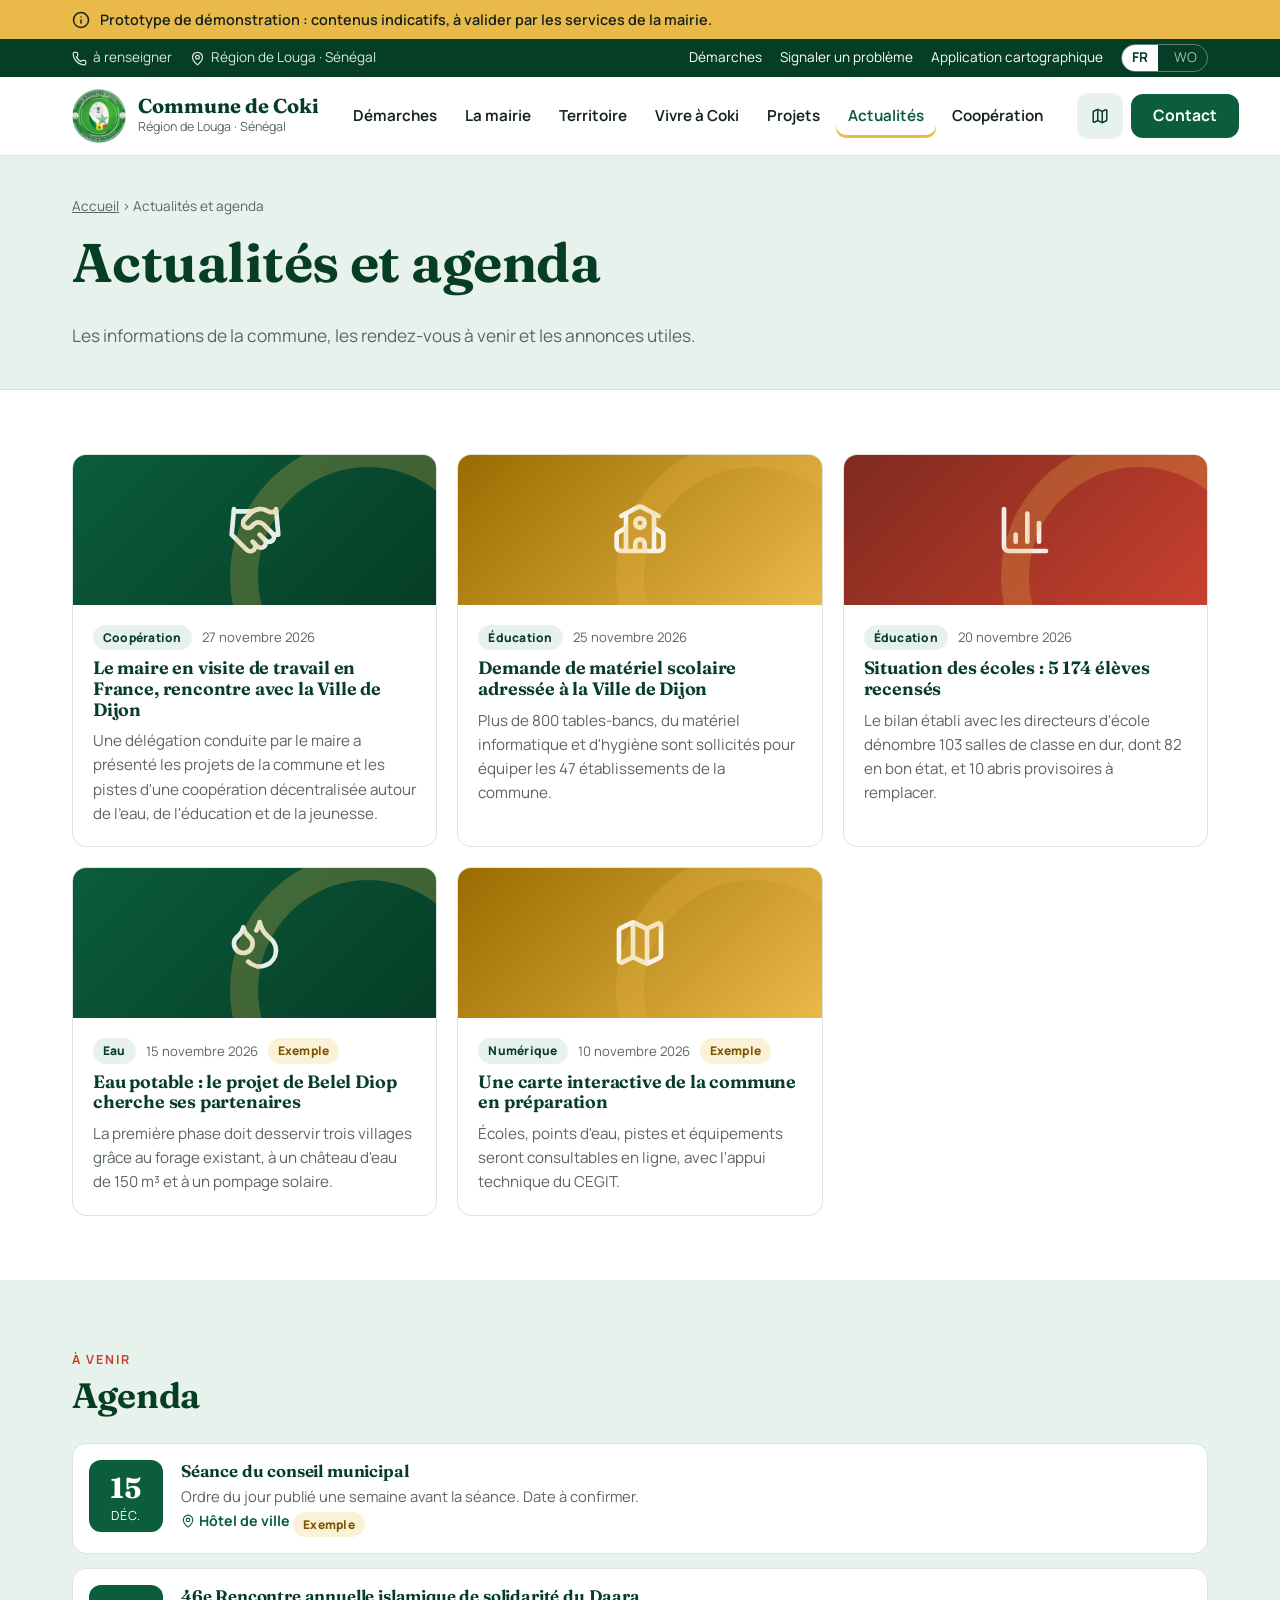
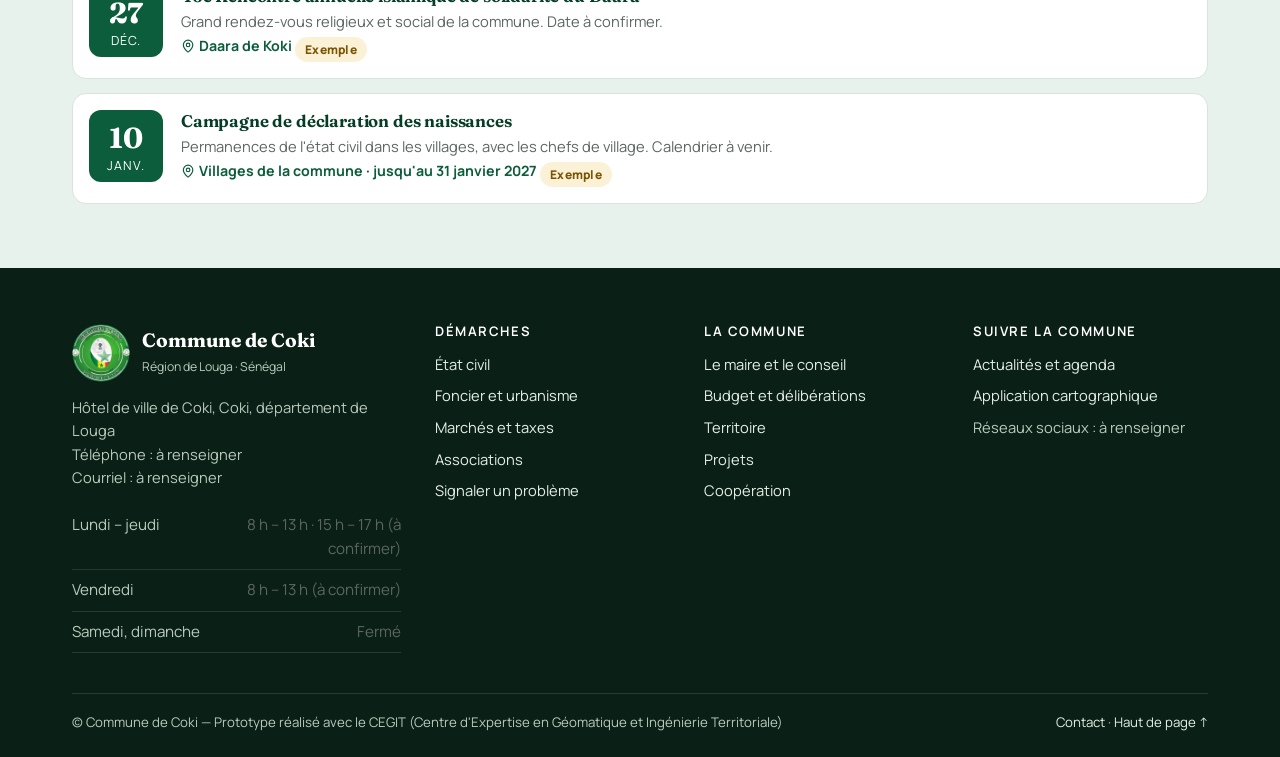
==== actualites.html @ 8f50a474 "Add files via upload" ====
<!doctype html>
<html lang="fr">
<head>
<meta charset="utf-8">
<meta name="viewport" content="width=device-width, initial-scale=1">
<title>Actualités et agenda — Commune de Coki</title>
<meta name="description" content="Les actualités et l'agenda de la commune.">
<meta name="theme-color" content="#0b5d3b">
<link rel="icon" href="assets/img/logo-commune.png">
<link rel="preload" href="assets/fonts/manrope-latin-wght-normal.woff2" as="font" type="font/woff2" crossorigin>
<link rel="stylesheet" href="assets/css/style.css">
</head>
<body data-page="actualites">
<main id="contenu">
<section class="page-tete"><div class="wrap"><nav class="ariane" aria-label="Fil d'Ariane"><a href="index.html">Accueil</a> › Actualités et agenda</nav><h1>Actualités et agenda</h1><p>Les informations de la commune, les rendez-vous à venir et les annonces utiles.</p></div></section>
<section class="section"><div class="wrap grille g3" id="actus"></div></section>
<section class="section teinte" id="agenda-complet"><div class="wrap">
  <div class="section-tete"><div><span class="surtitre">À venir</span><h2>Agenda</h2></div></div>
  <div class="agenda" id="agenda"></div>
</div></section>
</main>
<script src="config.js"></script>
<script src="data/demarches.js"></script>
<script src="data/actualites.js"></script>
<script src="data/limite.js"></script>
<script src="assets/vendor/lucide.min.js"></script>
<script src="assets/js/layout.js"></script>
<script src="assets/js/pages.js"></script>
</body>
</html>
---- assets/css/style.css ----
/* =====================================================================
   Commune de Coki / Koki — feuille de style du prototype
   Couleurs reprises du logo de la commune (vert) et du drapeau (or, rouge)
   ===================================================================== */
@font-face{font-family:"Fraunces";src:url(../fonts/fraunces-latin-wght-normal.woff2) format("woff2");font-weight:300 900;font-display:swap;unicode-range:U+0000-00FF,U+0131,U+0152-0153,U+02BB-02BC,U+02C6,U+02DA,U+02DC,U+2000-206F,U+20AC,U+2122,U+2191,U+2193,U+2212,U+2215,U+FEFF,U+FFFD}
@font-face{font-family:"Fraunces";src:url(../fonts/fraunces-latin-ext-wght-normal.woff2) format("woff2");font-weight:300 900;font-display:swap;unicode-range:U+0100-02AF,U+0304,U+0308,U+0329,U+1E00-1E9F,U+1EF2-1EFF,U+2020,U+20A0-20AB,U+20AD-20C0,U+2113,U+2C60-2C7F,U+A720-A7FF}
@font-face{font-family:"Manrope";src:url(../fonts/manrope-latin-wght-normal.woff2) format("woff2");font-weight:200 800;font-display:swap;unicode-range:U+0000-00FF,U+0131,U+0152-0153,U+02BB-02BC,U+02C6,U+02DA,U+02DC,U+2000-206F,U+20AC,U+2122,U+2191,U+2193,U+2212,U+2215,U+FEFF,U+FFFD}
@font-face{font-family:"Manrope";src:url(../fonts/manrope-latin-ext-wght-normal.woff2) format("woff2");font-weight:200 800;font-display:swap;unicode-range:U+0100-02AF,U+0304,U+0308,U+0329,U+1E00-1E9F,U+1EF2-1EFF,U+2020,U+20A0-20AB,U+20AD-20C0,U+2113,U+2C60-2C7F,U+A720-A7FF}

:root{
  --vert:#0b5d3b; --vert-f:#063d27; --vert-c:#e8f2ec; --vert-m:#cfe4d7;
  --or:#e9b949; --or-c:#fbf1d6; --rouge:#c8402f;
  --encre:#16231c; --gris:#5b6660; --gris-c:#eef1ef; --ligne:#dbe3de; --blanc:#fff;
  --r:14px; --ombre:0 1px 2px rgba(6,61,39,.06),0 8px 24px rgba(6,61,39,.08);
  --titre:"Fraunces",Georgia,serif; --texte:"Manrope",system-ui,-apple-system,"Segoe UI",sans-serif;
}
*{box-sizing:border-box}
html{scroll-behavior:smooth;-webkit-text-size-adjust:100%;overflow-x:clip}
body{margin:0;font:400 17px/1.6 var(--texte);color:var(--encre);background:var(--blanc);overflow-x:clip}
img,svg{max-width:100%}
a{color:var(--vert)}
a:hover{color:var(--vert-f)}
:focus-visible{outline:3px solid var(--or);outline-offset:2px;border-radius:4px}
h1,h2,h3,h4{font-family:var(--titre);line-height:1.15;color:var(--vert-f);margin:0 0 .5em;font-weight:650;letter-spacing:-.01em}
h1{font-size:clamp(2.1rem,4.6vw,3.4rem)}
h2{font-size:clamp(1.6rem,3vw,2.2rem)}
h3{font-size:1.25rem}
p{margin:0 0 1em}
.wrap{max-width:1180px;margin:0 auto;padding:0 22px}
.section{padding:64px 0}
.section.teinte{background:var(--vert-c)}
.section-tete{display:flex;align-items:end;justify-content:space-between;gap:20px;margin-bottom:26px;flex-wrap:wrap}
.section-tete h2{margin:0}
.surtitre{display:inline-block;font:700 .78rem/1 var(--texte);letter-spacing:.14em;text-transform:uppercase;color:var(--rouge);margin-bottom:10px}
.lien-fleche{display:inline-flex;align-items:center;gap:6px;font-weight:700;text-decoration:none}
.lien-fleche svg{width:18px;height:18px;transition:transform .2s}
.lien-fleche:hover svg{transform:translateX(3px)}
.sr{position:absolute!important;width:1px;height:1px;overflow:hidden;clip:rect(0 0 0 0);white-space:nowrap}
.evitement{position:absolute;left:-999px;top:8px;z-index:3000;background:var(--or);color:var(--encre);padding:10px 16px;border-radius:8px;font-weight:700}
.evitement:focus{left:8px}
[data-lucide]{width:1em;height:1em}

/* ---------- Bandeau flash ---------- */
.flash{background:var(--or);color:var(--encre);font-size:.9rem;font-weight:600}
.flash .wrap{display:flex;align-items:center;gap:10px;padding-top:8px;padding-bottom:8px}
.flash svg{width:18px;height:18px;flex:none}

/* ---------- Barre utilitaire ---------- */
.utile{background:var(--vert-f);color:#d9e8df;font-size:.85rem}
.utile .wrap{display:flex;justify-content:space-between;align-items:center;gap:14px;min-height:38px;flex-wrap:wrap}
.utile a{color:#fff;text-decoration:none}
.utile a:hover{text-decoration:underline}
.utile-g,.utile-d{display:flex;gap:18px;align-items:center;flex-wrap:wrap}
.utile span{display:inline-flex;align-items:center;gap:6px}
.utile svg{width:15px;height:15px}
.langue{display:inline-flex;border:1px solid rgba(255,255,255,.35);border-radius:99px;overflow:hidden}
.langue b,.langue i{padding:2px 10px;font-style:normal}
.langue b{background:#fff;color:var(--vert-f)}
.langue i{opacity:.75}

/* ---------- En-tête ---------- */
.entete{position:sticky;top:0;z-index:1500;background:#fff;border-bottom:1px solid var(--ligne)}
.entete .wrap{display:flex;align-items:center;gap:22px;min-height:78px}
.marque{display:flex;align-items:center;gap:12px;text-decoration:none;color:var(--encre);flex:none}
.marque img{width:54px;height:54px}
.marque strong{display:block;font:700 1.25rem/1.1 var(--titre);color:var(--vert-f)}
.marque small{display:block;font-size:.78rem;color:var(--gris)}
.nav{display:flex;align-items:center;gap:4px;margin-left:auto}
.nav a{display:block;white-space:nowrap;padding:10px 12px;border-radius:10px;text-decoration:none;color:var(--encre);font-weight:650;font-size:.95rem}
.nav a:hover{background:var(--vert-c);color:var(--vert-f)}
.nav a[aria-current=page]{color:var(--vert);box-shadow:inset 0 -3px 0 var(--or)}
.entete-actions{display:flex;gap:8px;align-items:center}
.btn{display:inline-flex;align-items:center;justify-content:center;gap:8px;padding:12px 20px;border-radius:12px;border:2px solid transparent;font:700 .98rem/1 var(--texte);text-decoration:none;cursor:pointer;transition:background .2s,transform .15s}
.btn svg{width:18px;height:18px}
.btn:active{transform:translateY(1px)}
.btn-plein{background:var(--vert);color:#fff}
.btn-plein:hover{background:var(--vert-f);color:#fff}
.btn-or{background:var(--or);color:var(--encre)}
.btn-or:hover{background:#d9a733;color:var(--encre)}
.btn-ligne{border-color:currentColor;color:var(--vert);background:transparent}
.btn-ligne:hover{background:var(--vert-c)}
.btn-clair{border-color:rgba(255,255,255,.6);color:#fff;background:transparent}
.btn-clair:hover{background:rgba(255,255,255,.12);color:#fff}
.btn-icone{width:46px;height:46px;padding:0;border-radius:12px;background:var(--vert-c);color:var(--vert-f)}
.btn-icone:hover{background:var(--vert-m)}
.burger{display:none}

/* ---------- Héros d'accueil ---------- */
.hero{position:relative;overflow:hidden;background:var(--vert-f);color:#fff;isolation:isolate}
.hero::before{content:"";position:absolute;inset:0;z-index:-2;
  background:radial-gradient(900px 500px at 85% 20%,rgba(233,185,73,.28),transparent 60%),
             radial-gradient(700px 600px at 0% 100%,rgba(11,93,59,.9),transparent 70%),
             linear-gradient(160deg,#0b5d3b,#063d27 70%)}
.hero-motif{position:absolute;right:-60px;top:50%;transform:translateY(-50%);width:min(620px,58vw);z-index:-1;opacity:.95}
.hero-motif path.contour{fill:rgba(255,255,255,.06);stroke:var(--or);stroke-width:2.5;stroke-linejoin:round}
.hero-motif circle{fill:var(--or)}
.hero .wrap{padding-top:78px;padding-bottom:86px}
.hero .bienvenue{font:italic 600 1.15rem var(--titre);color:var(--or);margin-bottom:10px}
.hero h1{color:#fff;max-width:13em}
.hero .lead{font-size:1.15rem;max-width:34em;color:#dceae2;margin-bottom:28px}
.recherche{position:relative;max-width:640px}
.recherche form{display:flex;background:#fff;border-radius:16px;padding:6px;box-shadow:0 12px 40px rgba(0,0,0,.25)}
.recherche input{flex:1;min-width:0;border:0;padding:14px 16px;font:500 1.05rem var(--texte);color:var(--encre);background:transparent}
.recherche input:focus{outline:none}
.recherche button{flex:none}
.suggestions{position:absolute;left:0;right:0;top:calc(100% + 8px);background:#fff;border-radius:14px;box-shadow:var(--ombre);overflow:hidden;z-index:20;display:none;color:var(--encre)}
.suggestions.ouvert{display:block}
.suggestions a{display:flex;gap:12px;align-items:center;padding:12px 16px;text-decoration:none;color:var(--encre);border-bottom:1px solid var(--gris-c)}
.suggestions a:hover,.suggestions a.actif{background:var(--vert-c)}
.suggestions small{display:block;color:var(--gris)}
.suggestions .vide{padding:14px 16px;color:var(--gris)}
.suggestions svg{width:20px;height:20px;color:var(--vert);flex:none}
.puces{display:flex;flex-wrap:wrap;gap:8px;margin-top:16px}
.puces a{padding:7px 14px;border-radius:99px;background:rgba(255,255,255,.12);color:#fff;text-decoration:none;font-size:.9rem;font-weight:600;border:1px solid rgba(255,255,255,.2)}
.puces a:hover{background:rgba(255,255,255,.22)}

/* ---------- En-tête de page intérieure ---------- */
.page-tete{background:var(--vert-c);border-bottom:1px solid var(--vert-m)}
.page-tete .wrap{padding-top:40px;padding-bottom:40px}
.page-tete p{max-width:46em;color:var(--gris);font-size:1.08rem;margin:0}
.ariane{font-size:.85rem;color:var(--gris);margin-bottom:14px}
.ariane a{color:var(--gris)}

/* ---------- Accès directs ---------- */
.acces{display:grid;grid-template-columns:repeat(4,1fr);gap:14px;margin-top:-46px;position:relative;z-index:5}
.acces a{display:flex;align-items:center;gap:14px;padding:18px;border-radius:var(--r);background:#fff;box-shadow:var(--ombre);text-decoration:none;color:var(--encre);font-weight:700;line-height:1.25;transition:transform .2s,box-shadow .2s}
.acces a:hover{transform:translateY(-3px);box-shadow:0 14px 30px rgba(6,61,39,.14);color:var(--vert-f)}
.pastille{display:grid;place-items:center;width:46px;height:46px;border-radius:12px;background:var(--vert-c);color:var(--vert);flex:none}
.pastille svg{width:24px;height:24px}
.pastille.or{background:var(--or-c);color:#9a6b00}
.pastille.rouge{background:#fbe6e2;color:var(--rouge)}

/* ---------- Cartes ---------- */
.grille{display:grid;gap:20px}
.g2{grid-template-columns:repeat(2,1fr)}.g3{grid-template-columns:repeat(3,1fr)}.g4{grid-template-columns:repeat(4,1fr)}
.carte-bloc{background:#fff;border:1px solid var(--ligne);border-radius:var(--r);padding:24px;display:flex;flex-direction:column}
.carte-bloc p{color:var(--gris)}
.carte-bloc h3{margin-top:12px}
.carte-bloc .lien-fleche{margin-top:auto}
.actu{background:#fff;border-radius:var(--r);overflow:hidden;border:1px solid var(--ligne);display:flex;flex-direction:column;transition:box-shadow .2s}
.actu:hover{box-shadow:var(--ombre)}
.actu-visuel{height:150px;display:grid;place-items:center;color:#fff;background:linear-gradient(135deg,var(--vert),var(--vert-f));position:relative;overflow:hidden}
.actu-visuel svg{width:56px;height:56px;opacity:.9}
.actu-visuel::after{content:"";position:absolute;width:220px;height:220px;border-radius:50%;border:28px solid rgba(233,185,73,.25);right:-70px;bottom:-110px}
.actu:nth-child(3n+2) .actu-visuel{background:linear-gradient(135deg,#9a6b00,var(--or))}
.actu:nth-child(3n+3) .actu-visuel{background:linear-gradient(135deg,#7f2a1f,var(--rouge))}
.actu-corps{padding:20px;display:flex;flex-direction:column;flex:1}
.actu-meta{display:flex;gap:10px;align-items:center;font-size:.82rem;color:var(--gris);margin-bottom:8px;flex-wrap:wrap}
.etiquette{display:inline-block;padding:3px 10px;border-radius:99px;background:var(--vert-c);color:var(--vert-f);font-size:.75rem;font-weight:800;letter-spacing:.02em}
.etiquette.demo{background:var(--or-c);color:#7a5400}
.actu h3{font-size:1.12rem}
.actu p{color:var(--gris);font-size:.95rem;margin:0}

/* ---------- Agenda ---------- */
.agenda{display:grid;gap:14px}
.evt{display:flex;gap:18px;align-items:flex-start;background:#fff;border:1px solid var(--ligne);border-radius:var(--r);padding:16px}
.evt-date{flex:none;width:74px;text-align:center;border-radius:12px;background:var(--vert);color:#fff;padding:10px 4px;line-height:1}
.evt-date b{display:block;font:700 1.8rem var(--titre)}
.evt-date span{font-size:.78rem;text-transform:uppercase;letter-spacing:.08em}
.evt h3{font-size:1.05rem;margin:2px 0 4px}
.evt p{margin:0;color:var(--gris);font-size:.92rem}
.evt small{display:inline-flex;align-items:center;gap:4px;color:var(--vert);font-weight:700}

/* ---------- Chiffres ---------- */
.chiffres{display:grid;grid-template-columns:repeat(auto-fit,minmax(160px,1fr));gap:14px}
.chiffre{background:#fff;border-radius:var(--r);padding:20px;border:1px solid var(--ligne)}
.chiffre b{display:block;font:700 clamp(1.5rem,2.2vw,2rem)/1.15 var(--titre);color:var(--vert);white-space:nowrap}
.chiffre span{color:var(--gris);font-size:.9rem}
.bande-chiffres{background:var(--vert-f);color:#fff}
.bande-chiffres .chiffre{background:rgba(255,255,255,.06);border-color:rgba(255,255,255,.14)}
.bande-chiffres .chiffre b{color:var(--or)}
.bande-chiffres .chiffre span{color:#cfe0d6}
.bande-chiffres h2{color:#fff}

/* ---------- Mise en avant ---------- */
.focus{display:grid;grid-template-columns:1.1fr 1fr;border-radius:22px;overflow:hidden;background:var(--vert-f);color:#fff}
.focus-texte{padding:44px}
.focus-texte h2{color:#fff}
.focus-texte p{color:#d4e5db}
.focus-visuel{position:relative;min-height:300px;background:radial-gradient(circle at 30% 30%,rgba(233,185,73,.55),transparent 55%),linear-gradient(135deg,#0b5d3b,#0e7a4d);display:grid;place-items:center}
.focus-visuel svg{width:120px;height:120px;color:rgba(255,255,255,.9)}
.focus.or{background:#2a1e05}
.focus:not(:has(.focus-visuel)){grid-template-columns:1fr}
.focus:not(:has(.focus-visuel)) .focus-texte{max-width:34em}
.focus.or .focus-visuel{background:radial-gradient(circle at 70% 30%,rgba(255,255,255,.25),transparent 55%),linear-gradient(135deg,#b78414,#e9b949)}

/* ---------- Projets ---------- */
.projet{background:#fff;border:1px solid var(--ligne);border-radius:var(--r);overflow:hidden;display:flex;flex-direction:column}
.projet-tete{padding:22px 22px 0;display:flex;gap:14px;align-items:center}
.projet-corps{padding:14px 22px 22px;display:flex;flex-direction:column;flex:1}
.projet-corps p{color:var(--gris)}
.faits{list-style:none;padding:0;margin:0 0 16px;display:grid;gap:6px;font-size:.93rem}
.faits li{display:flex;gap:8px;align-items:flex-start}
.faits svg{width:18px;height:18px;color:var(--vert);flex:none;margin-top:3px}
.jauge{height:10px;border-radius:99px;background:var(--gris-c);overflow:hidden;margin:4px 0 6px}
.jauge i{display:block;height:100%;background:linear-gradient(90deg,var(--vert),#18a067);border-radius:99px}
.jauge-legende{display:flex;justify-content:space-between;font-size:.82rem;color:var(--gris)}
.montant{font:700 1.5rem var(--titre);color:var(--vert-f)}

/* ---------- Démarches ---------- */
.dem-barre{display:grid;grid-template-columns:280px 1fr;gap:28px;align-items:start}
.dem-barre>*,.dem-filtres>*,.deux-col>*,.grille>*{min-width:0}
.dem-filtres{position:sticky;top:100px;display:grid;gap:22px}
.dem-filtres h3{font-size:.8rem;letter-spacing:.12em;text-transform:uppercase;font-family:var(--texte);color:var(--gris);margin:0 0 8px}
.filtre-liste{display:grid;gap:4px}
.filtre-liste button{display:flex;align-items:center;gap:10px;width:100%;text-align:left;padding:10px 12px;border-radius:10px;border:0;background:transparent;font:600 .95rem var(--texte);color:var(--encre);cursor:pointer}
.filtre-liste button:hover{background:var(--vert-c)}
.filtre-liste button[aria-pressed=true]{background:var(--vert);color:#fff}
.filtre-liste button svg{width:18px;height:18px;flex:none}
.filtre-liste .nb{margin-left:auto;font-size:.8rem;opacity:.7}
.dem-champ{display:flex;align-items:center;gap:10px;border:2px solid var(--ligne);border-radius:12px;padding:4px 14px;background:#fff;margin-bottom:18px}
.dem-champ:focus-within{border-color:var(--vert)}
.dem-champ input{flex:1;border:0;padding:10px 0;font:500 1rem var(--texte);background:transparent;min-width:0}
.dem-champ input:focus{outline:none}
.dem-champ svg{width:20px;height:20px;color:var(--gris)}
.dem-liste{display:grid;grid-template-columns:repeat(2,1fr);gap:14px}
.dem{text-decoration:none;display:flex;gap:14px;align-items:flex-start;text-align:left;width:100%;padding:18px;border-radius:var(--r);border:1px solid var(--ligne);background:#fff;cursor:pointer;font:inherit;color:inherit;transition:border-color .2s,box-shadow .2s}
.dem:hover{border-color:var(--vert);box-shadow:var(--ombre)}
.dem h3{font-size:1.04rem;margin:0 0 4px;font-family:var(--texte);font-weight:800;color:var(--vert-f)}
.dem p{margin:0;color:var(--gris);font-size:.92rem}
.dem .chevron{margin-left:auto;width:20px;height:20px;color:var(--vert);flex:none;align-self:center}
.dem-vide{padding:30px;text-align:center;color:var(--gris);border:2px dashed var(--ligne);border-radius:var(--r);grid-column:1/-1}
.avertissement{display:flex;gap:12px;align-items:flex-start;background:var(--or-c);border-radius:12px;padding:14px 16px;font-size:.92rem;color:#5c4100;margin-bottom:22px}
.avertissement svg{width:20px;height:20px;flex:none;margin-top:2px}

dialog.fiche{width:min(760px,94vw);max-height:90vh;border:0;border-radius:20px;padding:0;box-shadow:0 30px 80px rgba(0,0,0,.35);color:var(--encre)}
dialog.fiche::backdrop{background:rgba(6,30,20,.55)}
.fiche-tete{background:var(--vert);color:#fff;padding:26px 28px;position:relative}
.fiche-tete h2{color:#fff;margin:6px 0 6px;padding-right:40px}
.fiche-tete p{margin:0;color:#d8eadf}
.fiche-tete .etiquette{background:rgba(255,255,255,.15);color:#fff}
.fiche-fermer{position:absolute;top:16px;right:16px;background:rgba(255,255,255,.15);color:#fff;border:0;width:40px;height:40px;border-radius:10px;cursor:pointer;display:grid;place-items:center}
.fiche-fermer svg{width:22px;height:22px}
.fiche-corps{padding:24px 28px 28px;display:grid;gap:18px}
.fiche-infos{display:grid;grid-template-columns:repeat(3,1fr);gap:12px}
.fiche-infos div{background:var(--gris-c);border-radius:12px;padding:12px 14px;font-size:.92rem}
.fiche-infos b{display:flex;align-items:center;gap:6px;font-size:.78rem;letter-spacing:.06em;text-transform:uppercase;color:var(--gris);margin-bottom:4px}
.fiche-infos svg{width:15px;height:15px}
.fiche h3{font-family:var(--texte);font-weight:800;font-size:1rem;margin:0 0 8px;color:var(--vert-f)}
.coches{list-style:none;padding:0;margin:0;display:grid;gap:8px}
.coches li{display:flex;gap:10px;align-items:flex-start}
.coches input{width:20px;height:20px;accent-color:var(--vert);flex:none;margin-top:2px}
.etapes{counter-reset:e;list-style:none;padding:0;margin:0;display:grid;gap:8px}
.etapes li{counter-increment:e;display:flex;gap:12px;align-items:flex-start}
.etapes li::before{content:counter(e);flex:none;width:26px;height:26px;border-radius:50%;background:var(--or);color:var(--encre);font-weight:800;font-size:.85rem;display:grid;place-items:center}
.bon-a-savoir{background:var(--vert-c);border-radius:12px;padding:14px 16px;font-size:.95rem}
.fiche-actions{display:flex;gap:10px;flex-wrap:wrap}

/* ---------- Carte ---------- */
.carte-map{height:460px;border-radius:var(--r);border:1px solid var(--ligne);z-index:1}
.leaflet-container{font-family:var(--texte)}

/* ---------- Formulaires ---------- */
.form{display:grid;gap:16px}
.form label{display:grid;gap:6px;font-weight:700;font-size:.95rem}
.form input,.form select,.form textarea{font:500 1rem var(--texte);padding:12px 14px;border:2px solid var(--ligne);border-radius:12px;background:#fff;color:var(--encre);width:100%}
.form input:focus,.form select:focus,.form textarea:focus{outline:none;border-color:var(--vert)}
.form input[type=file]{padding:10px;font-size:.9rem;max-width:100%}
.form .aide{font-weight:500;color:var(--gris);font-size:.85rem}
.form-ligne{display:grid;grid-template-columns:1fr 1fr;gap:16px}
.types{display:grid;grid-template-columns:repeat(3,1fr);gap:10px}
.types label{display:flex;flex-direction:column;align-items:center;gap:8px;padding:14px 8px;border:2px solid var(--ligne);border-radius:12px;cursor:pointer;font-size:.88rem;text-align:center;font-weight:700}
.types label{position:relative}
.types input{position:absolute;opacity:0;width:1px!important;height:1px;padding:0!important;inset:0}
.types svg{width:26px;height:26px;color:var(--vert)}
.types label:has(input:checked){border-color:var(--vert);background:var(--vert-c)}
.types label:has(input:focus-visible){outline:3px solid var(--or)}
.confirmation{display:none;background:var(--vert-c);border:2px solid var(--vert);border-radius:14px;padding:18px}
.confirmation.ok{display:block}

/* ---------- Divers ---------- */
.annuaire{display:grid;gap:10px}
.service{display:flex;gap:14px;align-items:flex-start;background:#fff;border:1px solid var(--ligne);border-radius:var(--r);padding:16px}
.service h3{font-family:var(--texte);font-weight:800;font-size:1rem;margin:0 0 2px}
.service p{margin:0;color:var(--gris);font-size:.92rem}
.liste-docs{display:grid;gap:10px}
.doc{display:flex;align-items:center;gap:14px;padding:14px 16px;border:1px solid var(--ligne);border-radius:12px;background:#fff}
.doc small{color:var(--gris)}
.doc .etiquette{margin-left:auto}
.citation{font:italic 500 1.3rem/1.45 var(--titre);color:var(--vert-f);border-left:4px solid var(--or);padding-left:20px;margin:0}
.frise{list-style:none;margin:0;padding:0;display:grid;gap:0}
.frise li{display:grid;grid-template-columns:90px 1fr;gap:18px;padding:14px 0;border-bottom:1px dashed var(--ligne)}
.frise b{font:700 1.3rem var(--titre);color:var(--rouge)}
.deux-col{display:grid;grid-template-columns:1.25fr 1fr;gap:40px;align-items:start}
.horaires{width:100%;border-collapse:collapse;font-size:.95rem}
.horaires td{padding:8px 0;border-bottom:1px solid var(--ligne);vertical-align:top}
.horaires td:first-child{white-space:nowrap;padding-right:12px}
.pied .horaires td{border-color:rgba(255,255,255,.12)}
.horaires td:last-child{text-align:right;color:var(--gris)}
.encart{background:#fff;border:1px solid var(--ligne);border-radius:var(--r);padding:22px}

/* ---------- Pied de page ---------- */
.pied{background:#0a1f15;color:#b9cbbf;font-size:.92rem;margin-top:0}
.pied .wrap{padding-top:56px;padding-bottom:24px}
.pied-grille{display:grid;grid-template-columns:1.4fr 1fr 1fr 1fr;gap:34px}
.pied h3{color:#fff;font-family:var(--texte);font-size:.82rem;letter-spacing:.12em;text-transform:uppercase;margin-bottom:14px}
.pied a{color:#e5efe8;text-decoration:none}
.pied a:hover{color:var(--or);text-decoration:underline}
.pied ul{list-style:none;padding:0;margin:0;display:grid;gap:8px}
.pied-marque{display:flex;align-items:center;gap:12px;margin-bottom:14px}
.pied-marque img{width:58px;height:58px}
.pied-marque strong{color:#fff;font:700 1.2rem var(--titre)}
.pied-bas{border-top:1px solid rgba(255,255,255,.12);margin-top:40px;padding-top:18px;display:flex;justify-content:space-between;gap:16px;flex-wrap:wrap;font-size:.83rem}
.haut{display:inline-flex;align-items:center;gap:6px}

/* ---------- Responsive ---------- */
@media (max-width:1180px){
  .nav a{padding:10px 8px;font-size:.92rem}
}
@media (max-width:1080px){
  .burger{display:inline-flex}
  .nav{position:fixed;inset:0 0 0 auto;width:min(360px,88vw);background:#fff;flex-direction:column;align-items:stretch;padding:90px 18px 24px;gap:2px;box-shadow:-20px 0 60px rgba(0,0,0,.25);transform:translateX(105%);visibility:hidden;transition:transform .25s,visibility .25s;z-index:1600;overflow:auto}
  .nav.ouvert{transform:none;visibility:visible}
  .nav a{font-size:1.05rem;padding:14px}
  .nav-fermer{display:inline-flex!important;position:absolute;top:18px;right:18px}
  .entete-actions .btn-plein{display:none}
  .acces{grid-template-columns:repeat(2,1fr)}
  .g3,.g4{grid-template-columns:repeat(2,1fr)}
  .dem-barre{grid-template-columns:1fr}
  .dem-filtres{position:static}
  .filtre-liste{display:flex;overflow:auto;gap:6px;padding-bottom:6px}
  .filtre-liste button{white-space:nowrap;width:auto;background:var(--gris-c)}
  .filtre-liste .nb{display:none}
  .focus,.deux-col{grid-template-columns:1fr}
  .pied-grille{grid-template-columns:1fr 1fr}
  .hero-motif{opacity:.35;right:-160px}
}
@media (max-width:640px){
  body{font-size:16px}
  .section{padding:46px 0}
  .utile .wrap{justify-content:center}
  .utile-d{display:none}
  .marque img{width:44px;height:44px}
  .marque strong{font-size:1.1rem}
  .acces{grid-template-columns:1fr 1fr;gap:10px;margin-top:-34px}
  .acces a{flex-direction:column;align-items:flex-start;padding:14px;font-size:.92rem}
  .g2,.g3,.g4,.dem-liste,.form-ligne{grid-template-columns:1fr}
  .fiche-infos{grid-template-columns:1fr}
  .types{grid-template-columns:repeat(2,1fr)}
  .focus-texte{padding:28px}
  .pied-grille{grid-template-columns:1fr}
  .recherche button span{display:none}
  .frise li{grid-template-columns:70px 1fr}
}
@media print{
  .flash,.utile,.entete,.pied,.dem-filtres,.fiche-actions,.fiche-fermer{display:none!important}
  dialog.fiche{position:static;box-shadow:none;max-height:none;width:100%}
}
@media (prefers-reduced-motion:reduce){*{transition:none!important;scroll-behavior:auto!important}}

/* ---------- Avancement des projets ---------- */
.avancement{list-style:none;padding:0;margin:6px 0 16px;display:flex;gap:4px}
.avancement li{flex:1;font-size:.72rem;color:var(--gris);text-align:center;position:relative;padding-top:16px;line-height:1.2}
.avancement li::before{content:"";position:absolute;top:0;left:0;right:0;height:8px;border-radius:99px;background:var(--gris-c)}
.avancement li.fait::before{background:var(--vert)}
.avancement li.encours::before{background:linear-gradient(90deg,var(--vert),var(--or))}
.avancement li.encours{color:var(--vert-f);font-weight:800}
.portrait{width:120px;height:120px;border-radius:50%;background:var(--vert-c);display:grid;place-items:center;color:var(--vert);flex:none;border:4px solid #fff;box-shadow:var(--ombre)}
.portrait svg{width:56px;height:56px}
.mot-maire{display:flex;gap:28px;align-items:center}
@media (max-width:640px){.mot-maire{flex-direction:column;align-items:flex-start}.avancement li{font-size:0}.avancement li.encours{font-size:.72rem}}
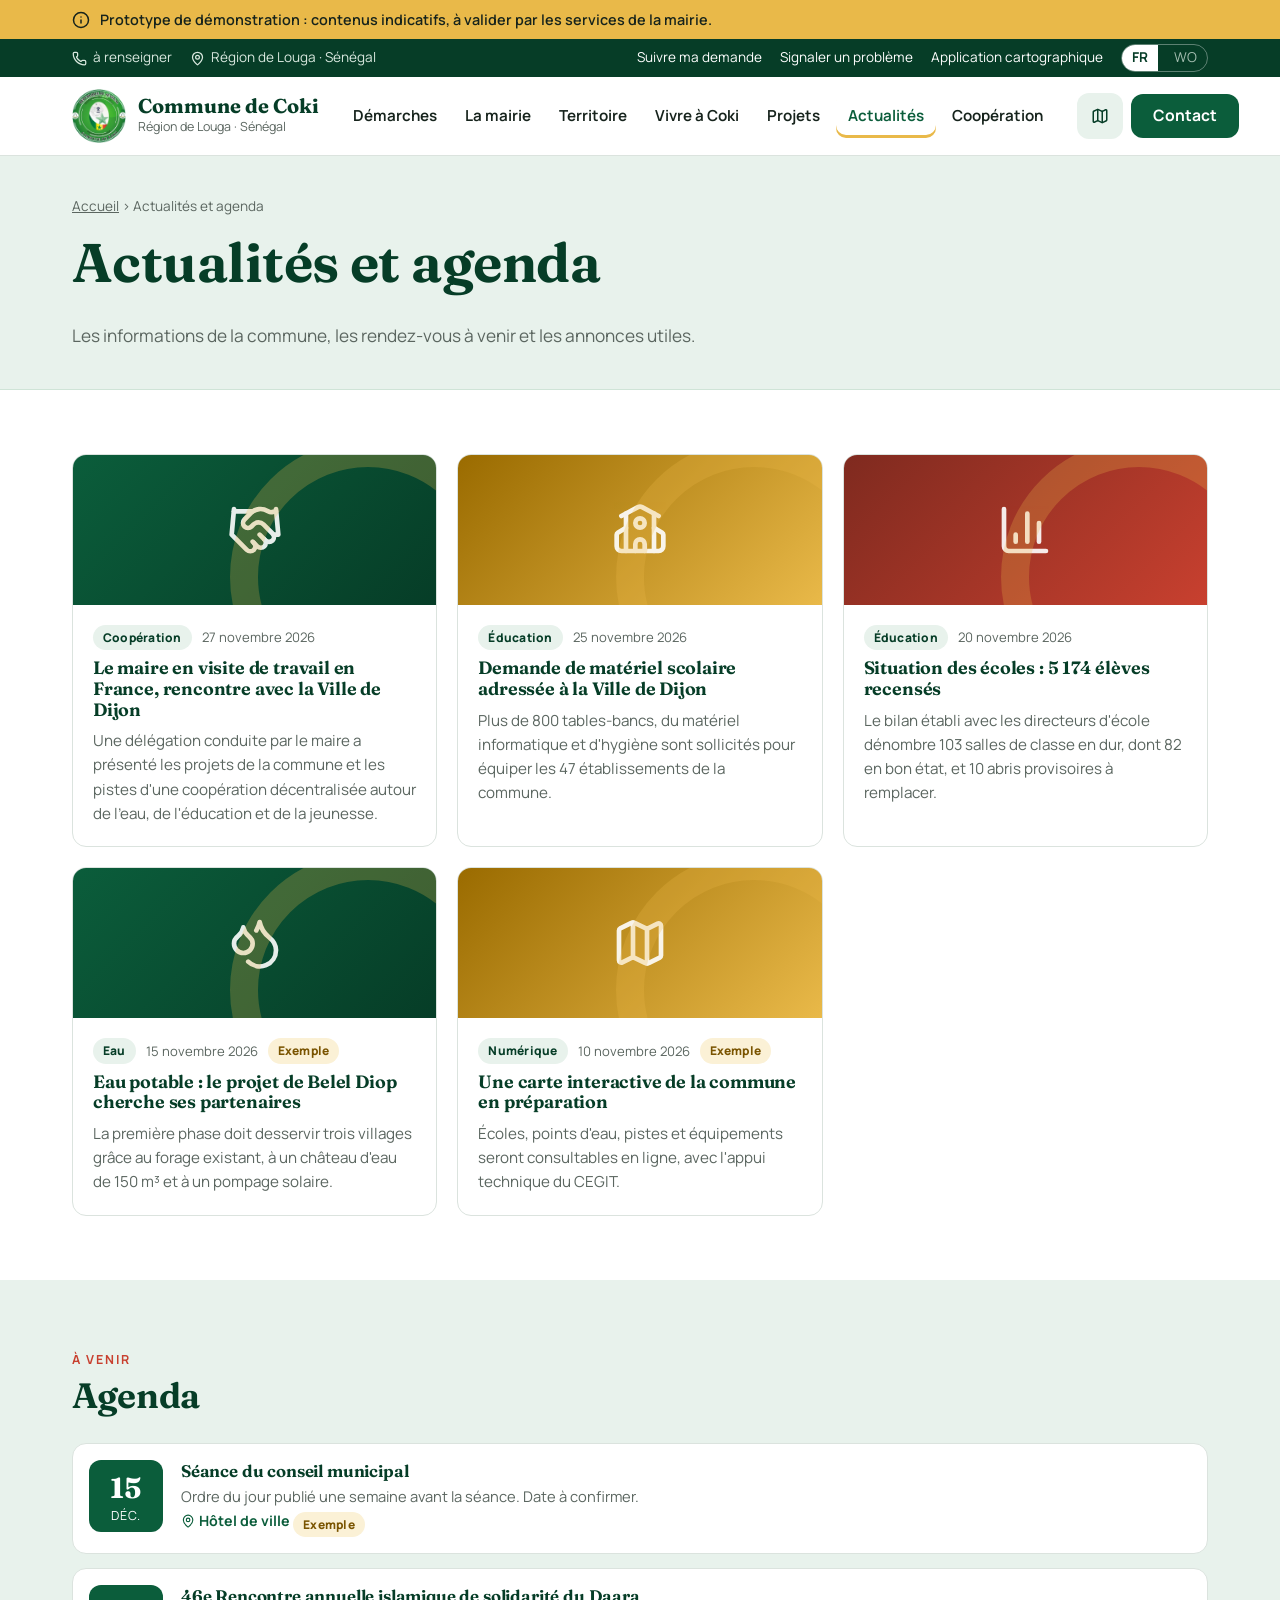
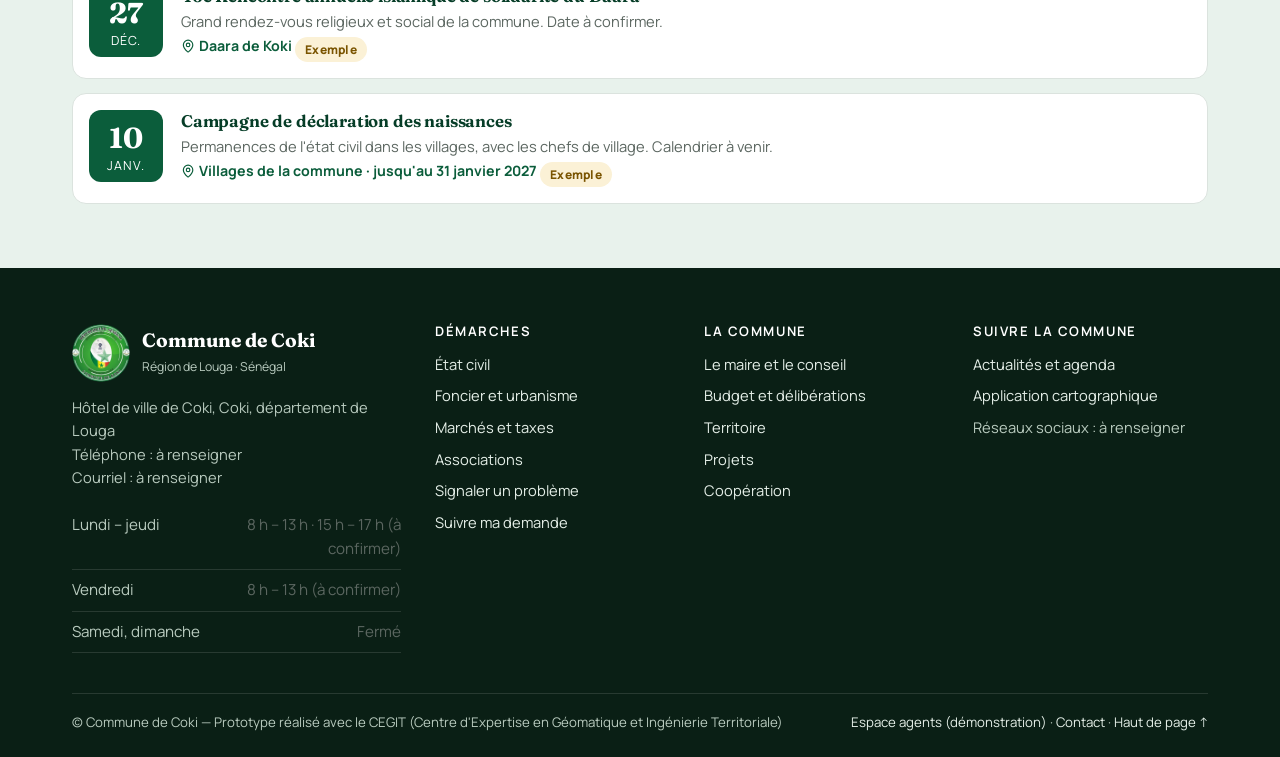
==== commit c7669c22: "Add files via upload" ====
--- a/actualites.html
+++ b/actualites.html
@@ -23,8 +23,10 @@
 <script src="data/demarches.js"></script>
 <script src="data/actualites.js"></script>
 <script src="data/limite.js"></script>
+<script src="data/formulaires.js"></script>
 <script src="assets/vendor/lucide.min.js"></script>
 <script src="assets/js/layout.js"></script>
+<script src="assets/js/formulaires.js"></script>
 <script src="assets/js/pages.js"></script>
 </body>
 </html>
--- a/assets/css/style.css
+++ b/assets/css/style.css
@@ -359,3 +359,77 @@
 .portrait svg{width:56px;height:56px}
 .mot-maire{display:flex;gap:28px;align-items:center}
 @media (max-width:640px){.mot-maire{flex-direction:column;align-items:flex-start}.avancement li{font-size:0}.avancement li.encours{font-size:.72rem}}
+
+/* ---------- Formulaires en ligne ---------- */
+.etiquette.en-ligne{background:var(--or);color:var(--encre);vertical-align:2px;font-size:.68rem}
+.form-grille{display:grid;grid-template-columns:270px 1fr;gap:28px;align-items:start}
+.form-grille>*{min-width:0}
+.form-grille aside{position:sticky;top:100px;display:grid;gap:18px}
+.stepper{list-style:none;margin:0;padding:0;display:grid;gap:4px}
+.stepper li{display:flex;align-items:center;gap:12px;padding:10px 12px;border-radius:10px;color:var(--gris);font-weight:700;font-size:.95rem}
+.stepper li span{flex:none;width:30px;height:30px;border-radius:50%;display:grid;place-items:center;background:var(--gris-c);font-size:.85rem}
+.stepper li.actif{background:var(--vert-c);color:var(--vert-f)}
+.stepper li.actif span{background:var(--vert);color:#fff}
+.stepper li.fait span{background:var(--or);color:var(--encre)}
+.stepper li.fait{color:var(--encre)}
+.encart-info p{margin:0 0 10px;font-size:.93rem}
+.carte-form{background:#fff;border:1px solid var(--ligne);border-radius:18px;padding:28px;box-shadow:var(--ombre)}
+.etape{display:grid;gap:16px}
+.etape[hidden]{display:none}
+.etape-titre{font-size:1.4rem;margin:0}
+.etape-titre:focus{outline:none}
+.etape-nav{display:flex;justify-content:space-between;gap:10px;margin-top:8px;padding-top:18px;border-top:1px solid var(--ligne);flex-wrap:wrap}
+.form abbr{color:var(--rouge);text-decoration:none}
+.choix{border:0;padding:0;margin:0;display:grid;gap:6px}
+.choix legend{font-weight:700;font-size:.95rem;margin-bottom:6px;padding:0}
+.choix-options{display:flex;flex-wrap:wrap;gap:8px}
+.choix-options label{display:flex;align-items:center;gap:8px;padding:10px 14px;border:2px solid var(--ligne);border-radius:12px;cursor:pointer;font-weight:600}
+.choix-options label:has(input:checked){border-color:var(--vert);background:var(--vert-c)}
+.form .choix-options input,.form .case input{width:18px;height:18px;padding:0;accent-color:var(--vert);flex:none}
+.form label.case{display:flex;gap:10px;align-items:flex-start;font-weight:600}
+.recap{width:100%;border-collapse:collapse;font-size:.95rem}
+.recap th,.recap td{text-align:left;padding:9px 10px;border-bottom:1px solid var(--ligne);vertical-align:top}
+.recap th{width:42%;color:var(--gris);font-weight:600}
+.accuse{background:#fff;border:2px solid var(--vert);border-radius:20px;padding:30px;display:grid;gap:20px;max-width:820px}
+.accuse-tete{display:flex;gap:16px;align-items:center}
+.accuse-tete h2{margin:0 0 4px}.accuse-tete h2:focus{outline:none}.accuse-tete p{margin:0;color:var(--gris)}
+.accuse-ok{flex:none;width:58px;height:58px;border-radius:50%;background:var(--vert);color:#fff;display:grid;place-items:center}
+.accuse-ok svg{width:32px;height:32px}
+.accuse-num{display:flex;align-items:baseline;gap:14px;background:var(--or-c);border-radius:14px;padding:16px 20px;flex-wrap:wrap}
+.accuse-num b{font:700 1.9rem var(--titre);color:var(--vert-f);letter-spacing:.02em}
+.accuse-infos{display:grid;grid-template-columns:repeat(2,1fr);gap:12px;margin:0}
+.accuse-infos div{background:var(--gris-c);border-radius:12px;padding:12px 14px}
+.accuse-infos dt{font-size:.78rem;text-transform:uppercase;letter-spacing:.06em;color:var(--gris);font-weight:700}
+.accuse-infos dd{margin:2px 0 0;font-weight:600}
+.accuse details summary{cursor:pointer;font-weight:700;color:var(--vert)}
+.aide{color:var(--gris);font-size:.9rem}
+.attente{text-align:center;padding:48px 24px;max-width:620px;margin:0 auto}
+.sablier{width:56px;height:56px;margin:0 auto 18px;border-radius:50%;border:6px solid var(--vert-c);border-top-color:var(--vert);animation:tourne 1s linear infinite}
+@keyframes tourne{to{transform:rotate(360deg)}}
+.statut{display:inline-block;padding:4px 12px;border-radius:99px;font-size:.8rem;font-weight:800;white-space:nowrap;flex:none}
+.statut-recu{background:#fbe6e2;color:#9c2b1e}
+.statut-instruction{background:var(--or-c);color:#7a5400}
+.statut-pret{background:var(--vert-c);color:var(--vert-f)}
+.suivi-carte{display:grid;gap:18px}
+.suivi-tete{display:flex;justify-content:space-between;gap:14px;align-items:flex-start;flex-wrap:wrap}
+.suivi-tete h2{margin:0}.suivi-tete p{margin:4px 0 0;color:var(--gris)}
+.frise-statut{list-style:none;margin:0;padding:0;display:grid;grid-template-columns:repeat(3,1fr);gap:10px}
+.frise-statut li{border-top:6px solid var(--gris-c);padding-top:10px;color:var(--gris);font-size:.9rem}
+.frise-statut li b{display:block;color:var(--gris)}
+.frise-statut li.fait{border-color:var(--vert)}
+.frise-statut li.actif{border-color:var(--or)}
+.frise-statut li.fait b,.frise-statut li.actif b{color:var(--vert-f)}
+.onglets{display:flex;gap:6px;flex-wrap:wrap}
+.onglets button{padding:10px 16px;border-radius:10px;border:0;background:var(--gris-c);font:700 .95rem var(--texte);cursor:pointer;color:var(--encre)}
+.onglets button[aria-selected=true]{background:var(--vert);color:#fff}
+.table-zone{overflow:auto;border:1px solid var(--ligne);border-radius:var(--r);background:#fff}
+.table{width:100%;border-collapse:collapse;font-size:.9rem;min-width:860px}
+.table th{background:var(--vert-c);text-align:left;padding:10px 12px;font-size:.78rem;text-transform:uppercase;letter-spacing:.05em;color:var(--vert-f)}
+.table td{padding:10px 12px;border-top:1px solid var(--ligne);vertical-align:top}
+.table select{font:600 .85rem var(--texte);padding:6px 8px;border-radius:8px;border:2px solid var(--ligne)}
+.legende{display:flex;gap:16px;flex-wrap:wrap;font-size:.88rem;color:var(--gris)}
+.legende i{display:inline-block;width:12px;height:12px;border-radius:50%;margin-right:6px;vertical-align:-1px}
+.bandeau-demo{background:repeating-linear-gradient(135deg,var(--or-c),var(--or-c) 14px,#fff6df 14px,#fff6df 28px);border:1px solid #f0d99a;border-radius:12px;padding:14px 18px;font-weight:600;color:#5c4100}
+@media (max-width:980px){.form-grille{grid-template-columns:1fr}.form-grille aside{position:static}.stepper{grid-auto-flow:column;grid-auto-columns:minmax(0,1fr)}.stepper li{flex-direction:column;font-size:.72rem;text-align:center;gap:4px;padding:6px 2px}}
+@media (max-width:640px){.carte-form{padding:18px}.accuse{padding:20px}.accuse-infos,.frise-statut{grid-template-columns:1fr}.stepper li:not(.actif){font-size:0}.stepper li:not(.actif) span{font-size:.85rem}}
+@media print{.accuse{border:0;padding:0}.accuse .fiche-actions{display:none}.accuse details{display:block}.accuse details>*{display:block}}
